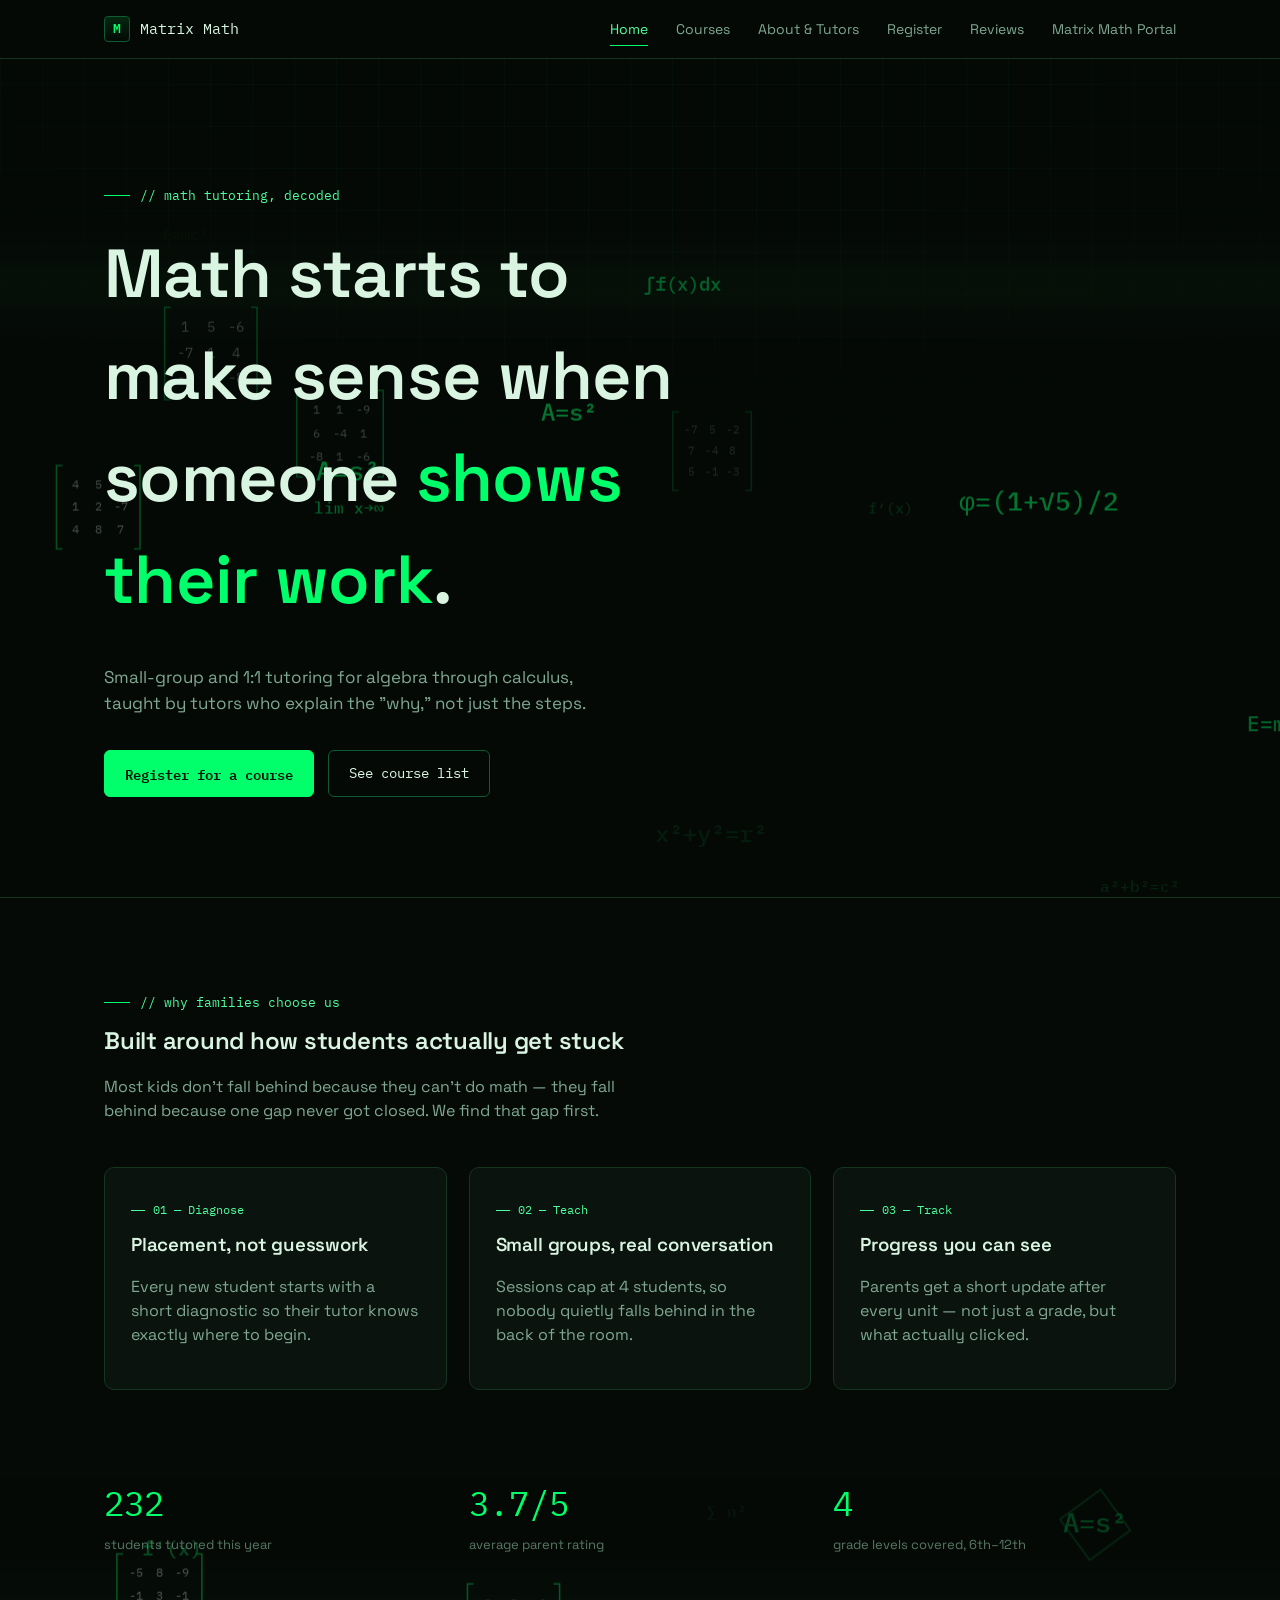
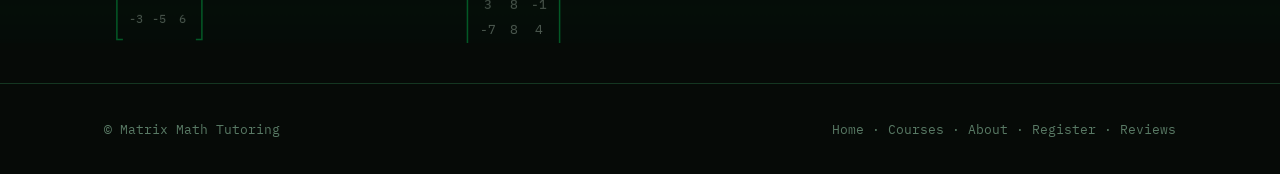
==== index.html @ e7068010 "Add files via upload" ====
<!DOCTYPE html>
<html lang="en">
<head>
<meta charset="UTF-8">
<meta name="viewport" content="width=device-width, initial-scale=1.0">
<title>Matrix Math — Home</title>
<!-- Favicon: replace favicon.svg in the project folder with your own
     image (any browser-supported favicon format works — .svg, .png, .ico)
     and keep this filename, or update the href below to point at it. -->
<link rel="icon" href="favicon.svg">
<link rel="stylesheet" href="style.css">
</head>
<body>

<header class="site-header">
  <nav class="nav">
    <a href="index.html" class="brand">
      <span class="brand-mark">M</span>
      Matrix Math
    </a>
    <button class="nav-toggle" aria-label="Toggle menu">☰</button>
    <ul class="nav-links">
      <li><a href="index.html" aria-current="page">Home</a></li>
      <li><a href="courses.html">Courses</a></li>
      <li><a href="about.html">About &amp; Tutors</a></li>
      <li><a href="register.html">Register</a></li>
      <li><a href="reviews.html">Reviews</a></li>
      <!-- external link to the separate student/coach portal — swap the href if the URL changes -->
      <li><a href="https://secretninja123.github.io/matrixmathportal" target="_blank" rel="noopener">Matrix Math Portal</a></li>
    </ul>
  </nav>
</header>

<section class="hero">
  <canvas id="math-rain"></canvas>
  <div class="hero-inner">
    <span class="eyebrow">// math tutoring, decoded</span>
    <h1>Math starts to make sense when someone <span class="accent">shows their work</span>.</h1>
    <p>Small-group and 1:1 tutoring for algebra through calculus, taught by tutors who explain the "why," not just the steps.</p>
    <div class="hero-actions">
      <a href="register.html" class="btn btn-primary">Register for a course</a>
      <a href="courses.html" class="btn btn-ghost">See course list</a>
    </div>
  </div>
</section>

<section class="section">
  <div class="wrap">
    <div class="section-head reveal">
      <span class="eyebrow">// why families choose us</span>
      <h2>Built around how students actually get stuck</h2>
      <p>Most kids don't fall behind because they can't do math — they fall behind because one gap never got closed. We find that gap first.</p>
    </div>

    <div class="grid grid-3 reveal-stagger">
      <div class="card">
        <span class="tag">01 — Diagnose</span>
        <h3>Placement, not guesswork</h3>
        <p>Every new student starts with a short diagnostic so their tutor knows exactly where to begin.</p>
      </div>
      <div class="card">
        <span class="tag">02 — Teach</span>
        <h3>Small groups, real conversation</h3>
        <p>Sessions cap at 4 students, so nobody quietly falls behind in the back of the room.</p>
      </div>
      <div class="card">
        <span class="tag">03 — Track</span>
        <h3>Progress you can see</h3>
        <p>Parents get a short update after every unit — not just a grade, but what actually clicked.</p>
      </div>
    </div>
  </div>
</section>

<section class="section visual-section" style="padding-top:0;">
  <canvas class="ambient-rain" aria-hidden="true"></canvas>
  <div class="wrap">
    <div class="grid grid-3 reveal-stagger">
      <div>
        <div class="stat" data-target="312" data-decimals="0">0</div>
        <div class="stat-label">students tutored this year</div>
      </div>
      <div>
        <div class="stat" data-target="4.9" data-decimals="1" data-suffix="/5">0</div>
        <div class="stat-label">average parent rating</div>
      </div>
      <div>
        <div class="stat" data-target="6" data-decimals="0">0</div>
        <div class="stat-label">grade levels covered, 6th–12th</div>
      </div>
    </div>
  </div>
</section>

<footer class="site-footer">
  <div class="wrap footer-inner">
    <span>© Matrix Math Tutoring</span>
    <span>Home · Courses · About · Register · Reviews</span>
  </div>
</footer>

<script src="script.js"></script>
</body>
</html>
---- style.css ----
/* =========================================================
   Matrix Math — shared styles
   Color scheme inspired by secretninja123.github.io/matrixmathportal
   ========================================================= */

@import url('https://fonts.googleapis.com/css2?family=Space+Grotesk:wght@400;500;600;700&family=IBM+Plex+Mono:wght@400;500;600&display=swap');

:root{
  /* --- color tokens --- */
  --bg:        #060a07;
  --bg-panel:  #0a130d;
  --bg-raised: #0e1a12;
  --green:     #00ff6a;
  --green-2:   #4dffa0;
  --green-dim: #0f5c33;
  --border:    #143621;
  --text:      #d9f5e2;
  --text-dim:  #7fa892;
  --text-mute: #587964;
  --danger:    #ff5d5d;

  /* --- type --- */
  --font-display: 'Space Grotesk', system-ui, sans-serif;
  --font-mono: 'IBM Plex Mono', 'SFMono-Regular', Consolas, monospace;

  --maxw: 1120px;
}

*{ box-sizing: border-box; }
html{ scroll-behavior: smooth; }

@media (prefers-reduced-motion: reduce){
  html{ scroll-behavior: auto; }
  *{ animation-duration: 0.01ms !important; animation-iteration-count: 1 !important; transition-duration: 0.01ms !important; }
}

body{
  margin: 0;
  background: var(--bg);
  color: var(--text);
  font-family: var(--font-display);
  line-height: 1.5;
  -webkit-font-smoothing: antialiased;
}

img{ max-width: 100%; display: block; }

a{ color: inherit; text-decoration: none; }

h1,h2,h3,h4{
  font-family: var(--font-display);
  font-weight: 600;
  margin: 0 0 0.5em;
  letter-spacing: -0.01em;
}

p{ color: var(--text-dim); max-width: 62ch; }

.wrap{
  max-width: var(--maxw);
  margin: 0 auto;
  padding: 0 24px;
}

/* subtle scanline / grid texture on every page */
body::before{
  content: "";
  position: fixed;
  inset: 0;
  pointer-events: none;
  z-index: 0;
  background-image:
    linear-gradient(rgba(0,255,106,0.035) 1px, transparent 1px),
    linear-gradient(90deg, rgba(0,255,106,0.035) 1px, transparent 1px);
  background-size: 42px 42px;
  mask-image: radial-gradient(ellipse 80% 60% at 50% 0%, #000 40%, transparent 90%);
}

/* =========================================================
   Nav
   ========================================================= */
.site-header{
  position: sticky;
  top: 0;
  z-index: 50;
  background: rgba(6,10,7,0.85);
  backdrop-filter: blur(10px);
  border-bottom: 1px solid var(--border);
}

.nav{
  display: flex;
  align-items: center;
  justify-content: space-between;
  padding: 16px 24px;
  max-width: var(--maxw);
  margin: 0 auto;
}

.brand{
  display: flex;
  align-items: center;
  gap: 10px;
  font-family: var(--font-mono);
  font-size: 15px;
  color: var(--text);
}

.brand-mark{
  width: 26px;
  height: 26px;
  border: 1px solid var(--green-dim);
  border-radius: 4px;
  display: grid;
  place-items: center;
  color: var(--green);
  font-size: 13px;
  font-weight: 600;
  background: linear-gradient(180deg, rgba(0,255,106,0.12), transparent);
}

.nav-links{
  display: flex;
  gap: 28px;
  list-style: none;
  margin: 0;
  padding: 0;
  font-size: 14px;
}

.nav-links a{
  color: var(--text-dim);
  transition: color 0.2s ease;
  position: relative;
  padding: 4px 0;
}
.nav-links a[aria-current="page"]{ color: var(--green-2); }
.nav-links a[aria-current="page"]::after{
  content: "";
  position: absolute;
  left: 0; right: 0; bottom: -4px;
  height: 1px;
  background: var(--green);
}

.nav-toggle{
  display: none;
  align-items: center;
  justify-content: center;
  background: none;
  border: 1px solid var(--border);
  border-radius: 6px;
  color: var(--text);
  width: 44px;
  height: 44px;
  font-size: 18px;
  cursor: pointer;
}

@media (max-width: 760px){
  .nav-toggle{ display: flex; }
  .nav-links{
    position: absolute;
    top: 64px; left: 0; right: 0;
    background: var(--bg-panel);
    border-bottom: 1px solid var(--border);
    flex-direction: column;
    gap: 0;
    padding: 8px 24px 18px;
    display: none;
  }
  .nav-links.open{ display: flex; }
  .nav-links a{ padding: 14px 0; border-bottom: 1px solid var(--border); display: block; }
}

/* =========================================================
   Buttons
   ========================================================= */
.btn{
  display: inline-flex;
  align-items: center;
  gap: 8px;
  font-family: var(--font-mono);
  font-size: 14px;
  padding: 12px 20px;
  border-radius: 6px;
  border: 1px solid var(--green-dim);
  cursor: pointer;
  transition: transform 0.15s ease, border-color 0.15s ease, background 0.15s ease, box-shadow 0.2s ease;
}
.btn:active{ transform: translateY(0) scale(0.97); }
.btn .arrow{ display: inline-block; transition: transform 0.2s ease; }

.btn-primary{
  background: var(--green);
  color: #04150a;
  border-color: var(--green);
  font-weight: 600;
}

.btn-ghost{
  background: transparent;
  color: var(--text);
}

/* =========================================================
   Hero (home page)
   ========================================================= */
.hero{
  position: relative;
  overflow: hidden;
  border-bottom: 1px solid var(--border);
}

#math-rain{
  position: absolute;
  inset: 0;
  width: 100%;
  height: 100%;
  opacity: 0.55;
}

/* smaller math-scene canvases scattered in section backgrounds
   around the rest of the site — same animation, lighter touch */
.visual-section{
  position: relative;
  overflow: hidden;
}
.ambient-rain{
  position: absolute;
  inset: 0;
  width: 100%;
  height: 100%;
  opacity: 0.4;
  pointer-events: none;
}
.visual-section > .wrap{
  position: relative;
  z-index: 2;
}

.hero-inner{
  position: relative;
  z-index: 2;
  max-width: var(--maxw);
  margin: 0 auto;
  padding: 120px 24px 100px;
}

.eyebrow{
  font-family: var(--font-mono);
  color: var(--green-2);
  font-size: 13px;
  margin-bottom: 18px;
  display: inline-flex;
  align-items: center;
  gap: 10px;
}

/* short underline that draws in next to the eyebrow text on scroll */
.eyebrow::before{
  content: "";
  display: inline-block;
  width: 0;
  height: 1px;
  background: var(--green);
  transition: width 0.6s cubic-bezier(0.16,0.84,0.44,1);
}
.eyebrow.eyebrow-in::before{ width: 26px; }

.hero h1{
  font-size: clamp(38px, 6vw, 68px);
  max-width: 14ch;
  color: var(--text);
}

.hero h1 .accent{ color: var(--green); }

.hero p{
  font-size: 17px;
  margin-top: 18px;
  max-width: 48ch;
}

.hero-actions{
  display: flex;
  gap: 14px;
  margin-top: 34px;
  flex-wrap: wrap;
}

/* one orchestrated entrance for the hero content on page load */
.hero-inner > *{
  opacity: 0;
  animation: heroRise 0.8s cubic-bezier(0.16,0.84,0.44,1) forwards;
}
.hero-inner > *:nth-child(1){ animation-delay: 0.05s; }
.hero-inner > *:nth-child(2){ animation-delay: 0.16s; }
.hero-inner > *:nth-child(3){ animation-delay: 0.30s; }
.hero-inner > *:nth-child(4){ animation-delay: 0.44s; }

@keyframes heroRise{
  from{ opacity: 0; transform: translateY(22px); }
  to{ opacity: 1; transform: translateY(0); }
}

/* thin bar across the top of the viewport tracking scroll position */
.scroll-progress{
  position: fixed;
  top: 0; left: 0; right: 0;
  height: 3px;
  background: var(--green);
  transform: scaleX(0);
  transform-origin: left;
  z-index: 100;
  box-shadow: 0 0 8px rgba(0,255,106,0.55);
}

/* =========================================================
   Scroll reveal
   ========================================================= */
.reveal{
  opacity: 0;
  transform: translateY(24px);
  transition: opacity 0.7s ease, transform 0.7s ease;
}
.reveal.is-visible{
  opacity: 1;
  transform: translateY(0);
}
.reveal-stagger > *{
  opacity: 0;
  transform: translateY(18px);
  transition: opacity 0.6s ease, transform 0.6s ease;
}
.reveal-stagger.is-visible > *{
  opacity: 1;
  transform: translateY(0);
}
.reveal-stagger.is-visible > *:nth-child(1){ transition-delay: 0.02s; }
.reveal-stagger.is-visible > *:nth-child(2){ transition-delay: 0.10s; }
.reveal-stagger.is-visible > *:nth-child(3){ transition-delay: 0.18s; }
.reveal-stagger.is-visible > *:nth-child(4){ transition-delay: 0.26s; }

/* =========================================================
   Sections / cards
   ========================================================= */
section{ position: relative; z-index: 1; }

.section{ padding: 88px 0; }
.section-head{ max-width: 56ch; margin-bottom: 44px; }
.section-head .eyebrow{ margin-bottom: 10px; }

.grid{
  display: grid;
  gap: 22px;
}
.grid-3{ grid-template-columns: repeat(3, 1fr); }
.grid-2{ grid-template-columns: repeat(2, 1fr); }
@media (max-width: 860px){
  .grid-3, .grid-2{ grid-template-columns: 1fr; }
}

.card{
  background: var(--bg-panel);
  border: 1px solid var(--border);
  border-radius: 10px;
  padding: 26px;
  transition: border-color 0.2s ease, transform 0.25s ease, box-shadow 0.25s ease;
}

.card .tag{
  font-family: var(--font-mono);
  font-size: 12px;
  color: var(--green-2);
  display: inline-flex;
  align-items: center;
  gap: 8px;
  margin-bottom: 12px;
}
.card .tag::before{
  content: "";
  display: inline-block;
  width: 0;
  height: 1px;
  background: var(--green-2);
  transition: width 0.5s ease;
}
.reveal-stagger.is-visible .tag::before{ width: 14px; }

.stat{
  font-family: var(--font-mono);
  font-size: 34px;
  color: var(--green);
}
.stat-label{ color: var(--text-mute); font-size: 13px; margin-top: 6px; }

/* smaller inline count-up used next to a heading on non-Home pages */
.mini-stat{
  display: flex;
  align-items: baseline;
  gap: 10px;
  margin-top: 20px;
}
.mini-stat .stat{ font-size: 26px; }
.mini-stat .stat-label{ margin-top: 0; }

/* =========================================================
   Forms (registration)
   ========================================================= */
.form-card{
  background: var(--bg-panel);
  border: 1px solid var(--border);
  border-radius: 12px;
  padding: 36px;
  max-width: 620px;
}

.field{ margin-bottom: 20px; }
.field label{
  display: block;
  font-family: var(--font-mono);
  font-size: 13px;
  color: var(--text-dim);
  margin-bottom: 8px;
}
.field input, .field select, .field textarea{
  width: 100%;
  background: var(--bg-raised);
  border: 1px solid var(--border);
  border-radius: 6px;
  padding: 12px 14px;
  color: var(--text);
  font-family: var(--font-display);
  font-size: 15px;
}
.field input:focus, .field select:focus, .field textarea:focus{
  outline: none;
  border-color: var(--green);
}
.field-row{ display: grid; grid-template-columns: 1fr 1fr; gap: 16px; }
@media (max-width: 560px){ .field-row{ grid-template-columns: 1fr; } }

.form-status{
  font-family: var(--font-mono);
  font-size: 13.5px;
  margin-top: 16px;
  min-height: 18px;
}
.form-status.ok{ color: var(--green-2); }
.form-status.err{ color: var(--danger); }

/* =========================================================
   Table / tutor / review layouts
   ========================================================= */
.tutor-card{
  display: flex;
  gap: 18px;
  background: var(--bg-panel);
  border: 1px solid var(--border);
  border-radius: 10px;
  padding: 22px;
  transition: border-color 0.2s ease, transform 0.2s ease;
}
.tutor-avatar{
  width: 64px;
  height: 64px;
  border-radius: 50%;
  background: var(--bg-raised);
  border: 1px solid var(--green-dim);
  display: grid;
  place-items: center;
  font-family: var(--font-mono);
  color: var(--green);
  flex-shrink: 0;
  transition: transform 0.25s ease, box-shadow 0.25s ease;
}

.link-card{
  display: flex;
  align-items: center;
  justify-content: space-between;
  gap: 20px;
  background: var(--bg-panel);
  border: 1px solid var(--border);
  border-radius: 12px;
  padding: 30px;
  flex-wrap: wrap;
  transition: border-color 0.2s ease;
}

/* =========================================================
   Footer
   ========================================================= */
.site-footer{
  border-top: 1px solid var(--border);
  padding: 36px 0;
  margin-top: 40px;
}
.footer-inner{
  display: flex;
  justify-content: space-between;
  flex-wrap: wrap;
  gap: 12px;
  font-family: var(--font-mono);
  font-size: 12.5px;
  color: var(--text-mute);
}

/* =========================================================
   Hover effects — only for devices that actually have a mouse.
   Keeping these behind (hover: hover) stops touch devices from
   getting stuck showing a "hovered" card/button after a tap.
   ========================================================= */
@media (hover: hover) and (pointer: fine){
  .nav-links a:hover{ color: var(--green-2); }
  .btn:hover .arrow{ transform: translateX(4px); }
  .btn-primary:hover{ transform: translateY(-1px); background: var(--green-2); box-shadow: 0 8px 24px -8px rgba(0,255,106,0.5); }
  .btn-ghost:hover{ border-color: var(--green); color: var(--green-2); }
  .card:hover{
    border-color: var(--green-dim);
    transform: translateY(-4px);
    box-shadow: 0 16px 32px -16px rgba(0,255,106,0.28);
  }
  .tutor-card:hover{ border-color: var(--green-dim); transform: translateY(-3px); }
  .tutor-card:hover .tutor-avatar{
    transform: scale(1.08);
    box-shadow: 0 0 0 5px rgba(0,255,106,0.08);
  }
  .link-card:hover{ border-color: var(--green-dim); }
}

/* =========================================================
   Responsive tuning
   Layout already flexes via the grid/flex rules above (nav
   collapses under 760px, card grids collapse under 860px,
   form rows collapse under 560px). This trims spacing and
   sizing further for small screens, and gives larger screens
   a bit more breathing room.
   ========================================================= */
@media (max-width: 600px){
  .hero-inner{ padding: 88px 20px 64px; }
  .section{ padding: 60px 0; }
  .card{ padding: 22px; }
  .form-card{ padding: 24px; }
  .tutor-card{ flex-direction: column; text-align: center; align-items: center; }
  .link-card{ flex-direction: column; align-items: stretch; text-align: center; }
  .link-card .btn{ justify-content: center; }
  .footer-inner{ flex-direction: column; text-align: center; }
}

@media (min-width: 1400px){
  :root{ --maxw: 1240px; }
}

/* comfortable tap feedback on touch devices, no lingering highlight box */
a, button{ -webkit-tap-highlight-color: transparent; }
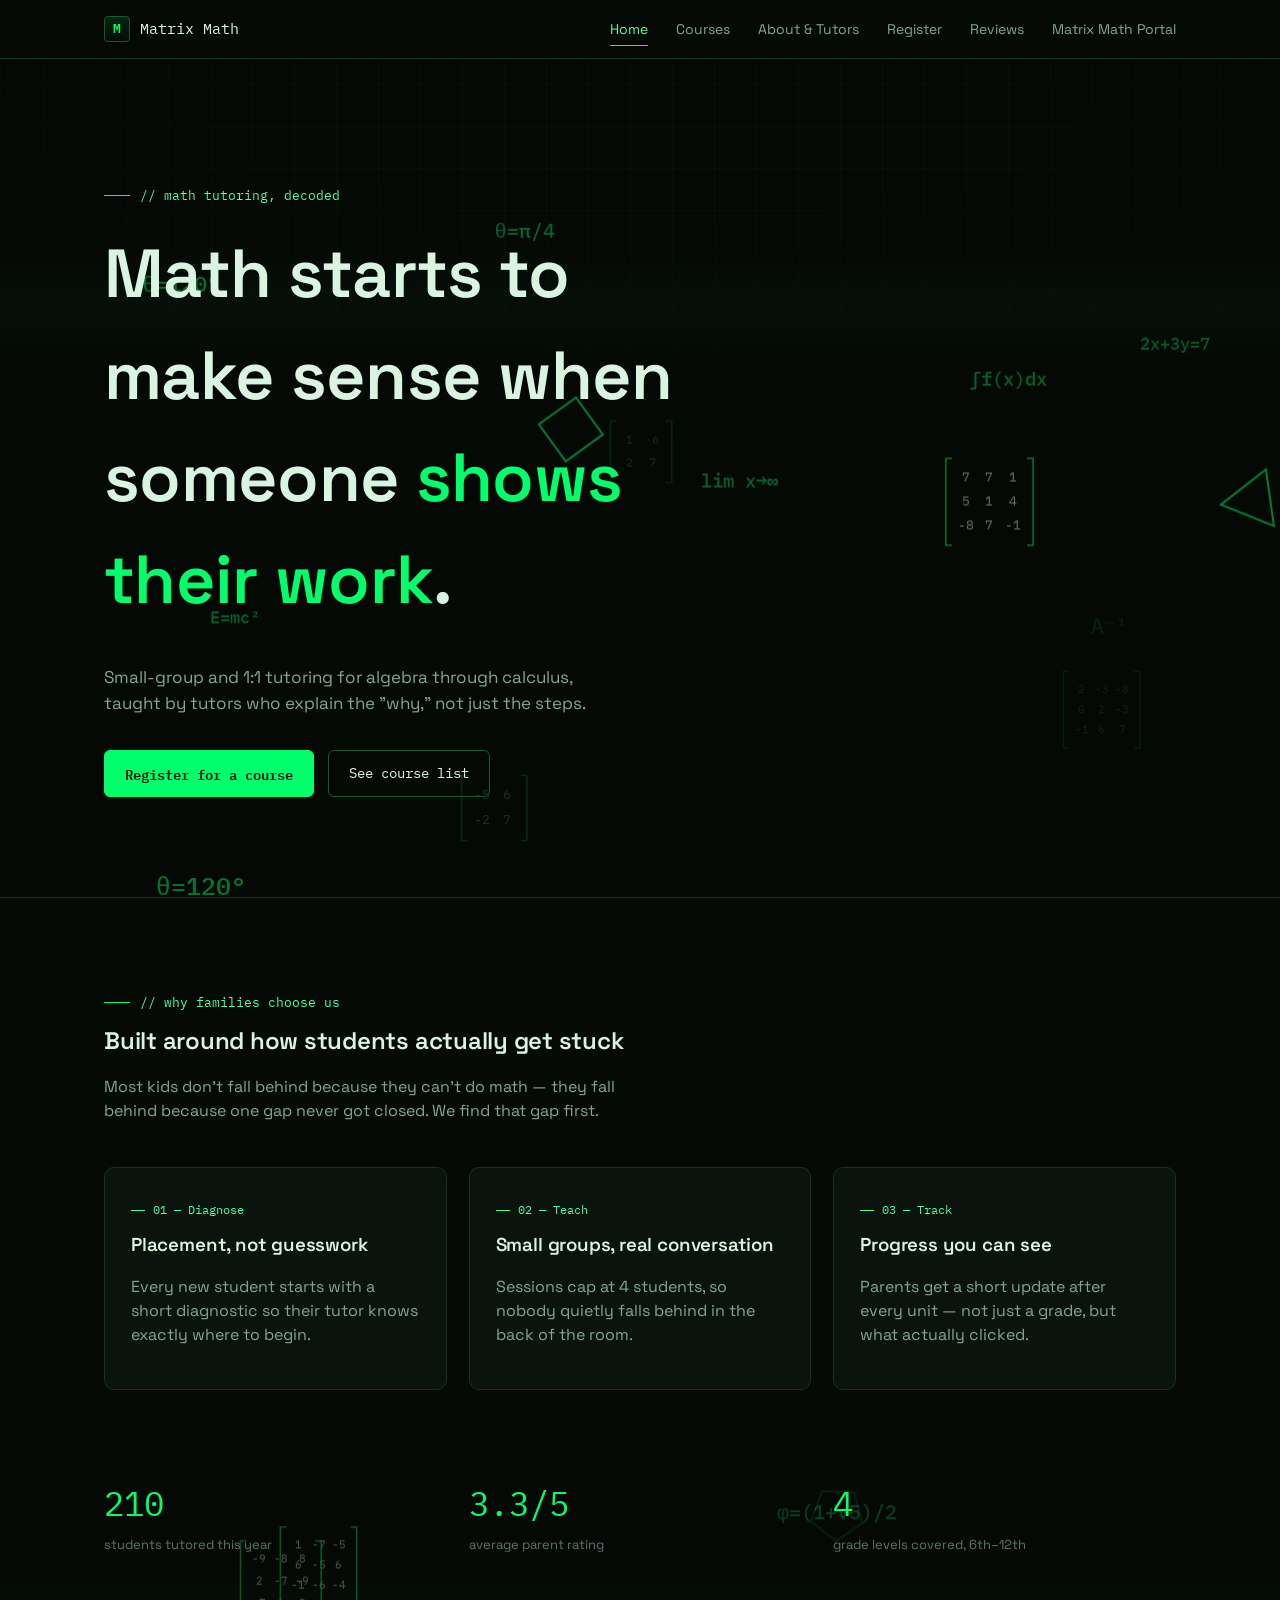
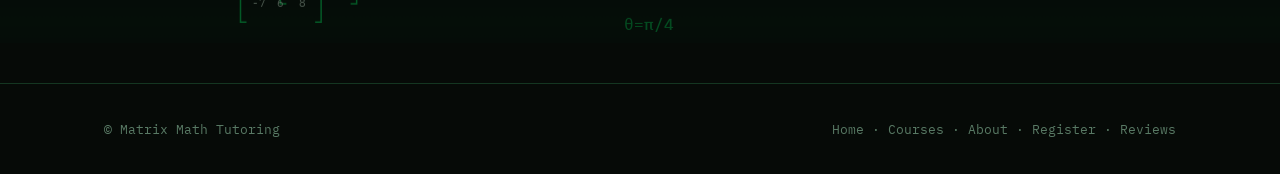
==== commit c9970669: "Update Matrix Math Portal link in index.html" ====
--- a/index.html
+++ b/index.html
@@ -26,7 +26,7 @@
       <li><a href="register.html">Register</a></li>
       <li><a href="reviews.html">Reviews</a></li>
       <!-- external link to the separate student/coach portal — swap the href if the URL changes -->
-      <li><a href="https://secretninja123.github.io/matrixmathportal" target="_blank" rel="noopener">Matrix Math Portal</a></li>
+      <li><a href="https://matrixmathclub.github.io/matrixmathportal" target="_blank" rel="noopener">Matrix Math Portal</a></li>
     </ul>
   </nav>
 </header>
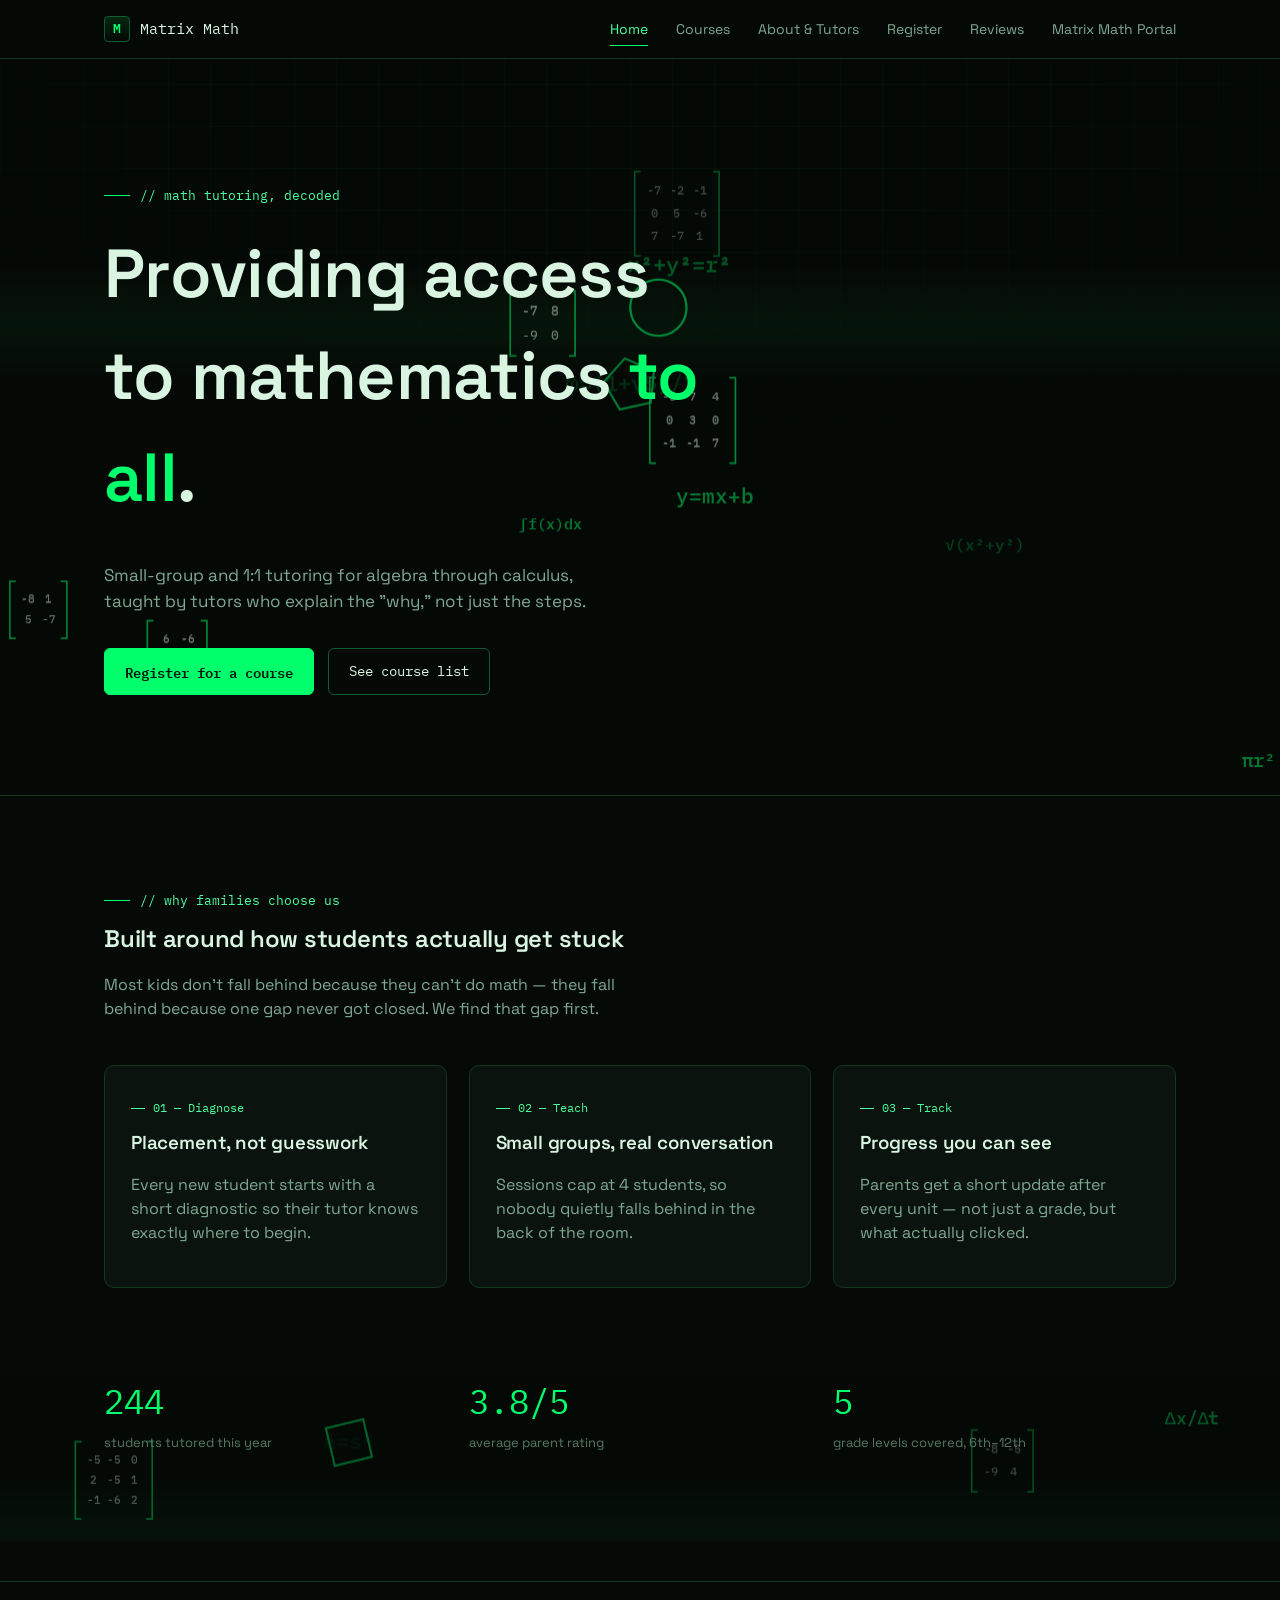
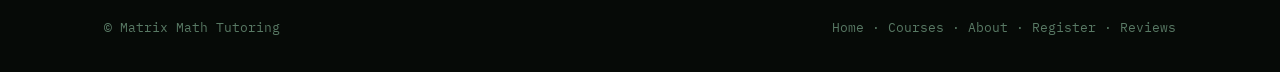
==== commit f2d82a0a: "Update hero section heading in index.html" ====
--- a/index.html
+++ b/index.html
@@ -35,7 +35,7 @@
   <canvas id="math-rain"></canvas>
   <div class="hero-inner">
     <span class="eyebrow">// math tutoring, decoded</span>
-    <h1>Math starts to make sense when someone <span class="accent">shows their work</span>.</h1>
+    <h1>Providing access to mathematics <span class="accent">to all</span>.</h1>
     <p>Small-group and 1:1 tutoring for algebra through calculus, taught by tutors who explain the "why," not just the steps.</p>
     <div class="hero-actions">
       <a href="register.html" class="btn btn-primary">Register for a course</a>
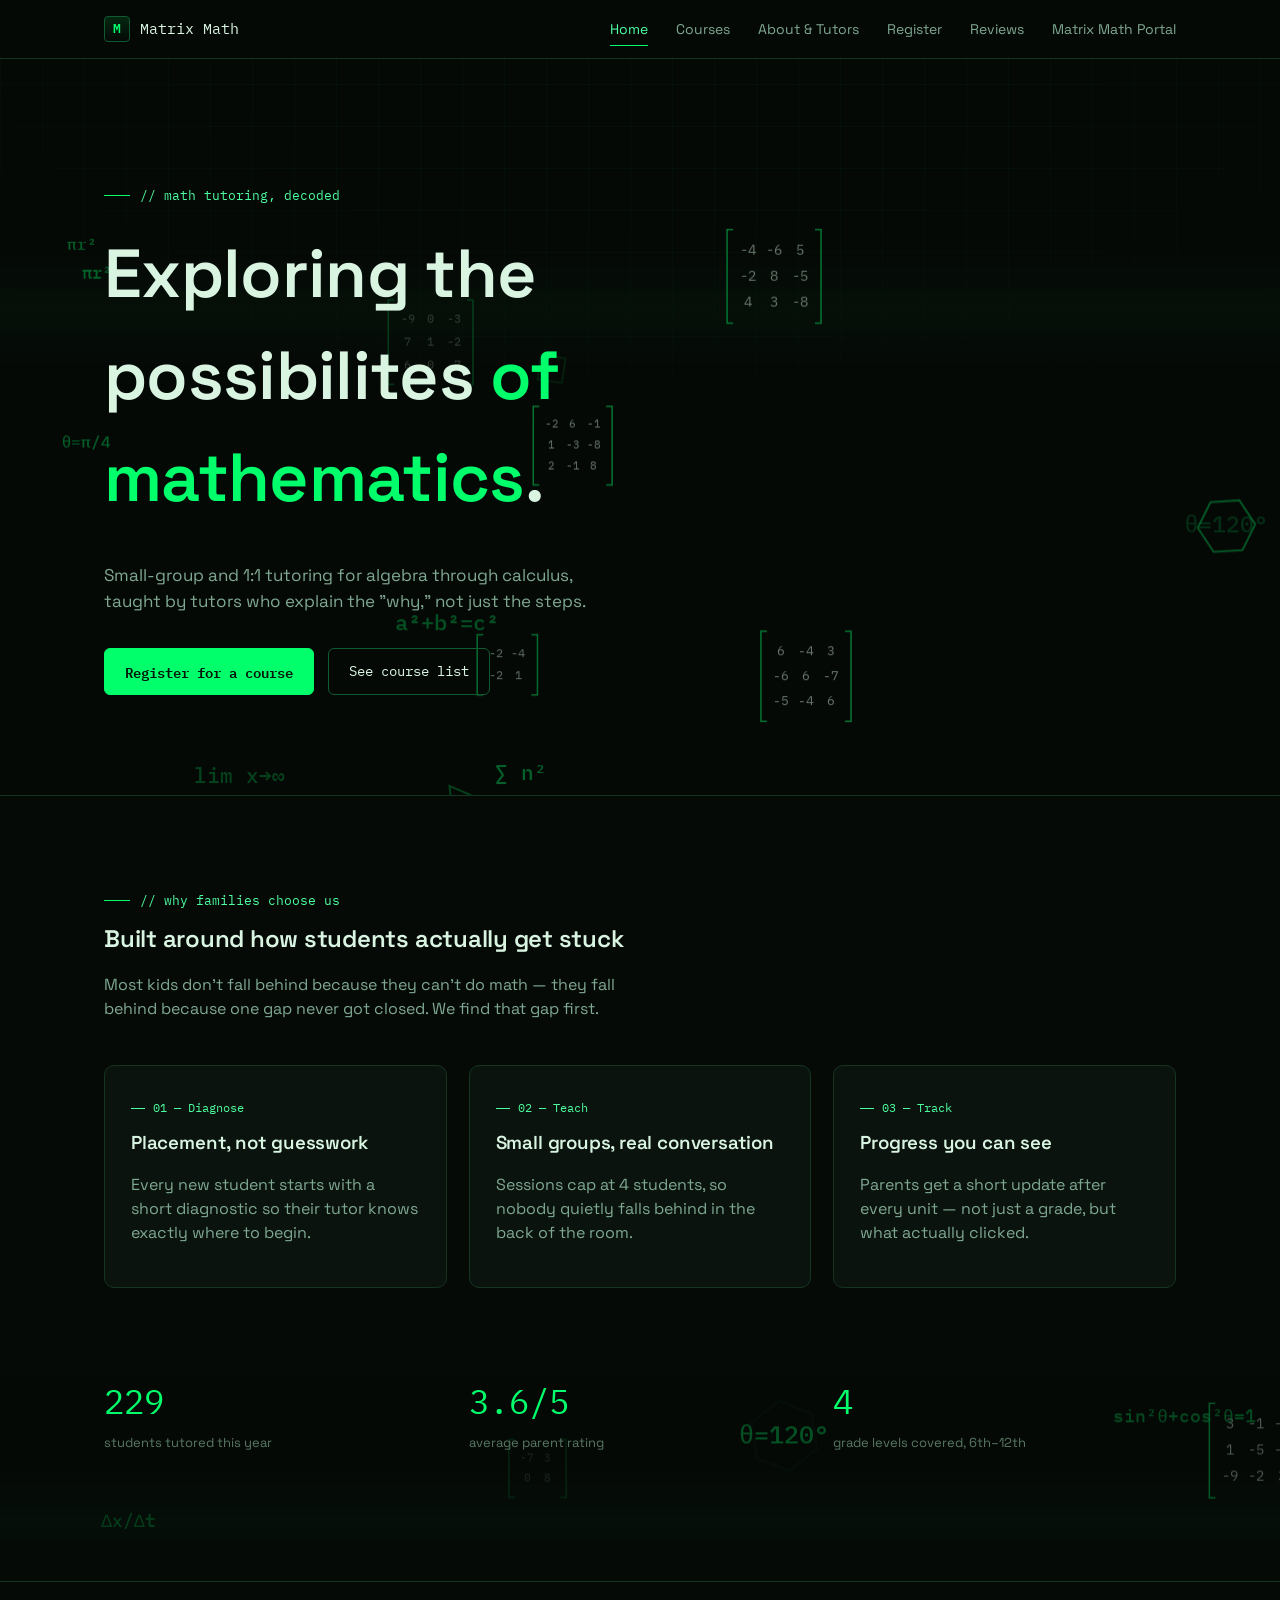
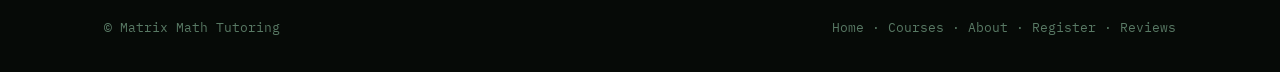
==== commit 3568b4eb: "Update hero section heading in index.html" ====
--- a/index.html
+++ b/index.html
@@ -35,7 +35,7 @@
   <canvas id="math-rain"></canvas>
   <div class="hero-inner">
     <span class="eyebrow">// math tutoring, decoded</span>
-    <h1>Providing access to mathematics <span class="accent">to all</span>.</h1>
+    <h1>Exploring the possibilites <span class="accent">of mathematics</span>.</h1>
     <p>Small-group and 1:1 tutoring for algebra through calculus, taught by tutors who explain the "why," not just the steps.</p>
     <div class="hero-actions">
       <a href="register.html" class="btn btn-primary">Register for a course</a>
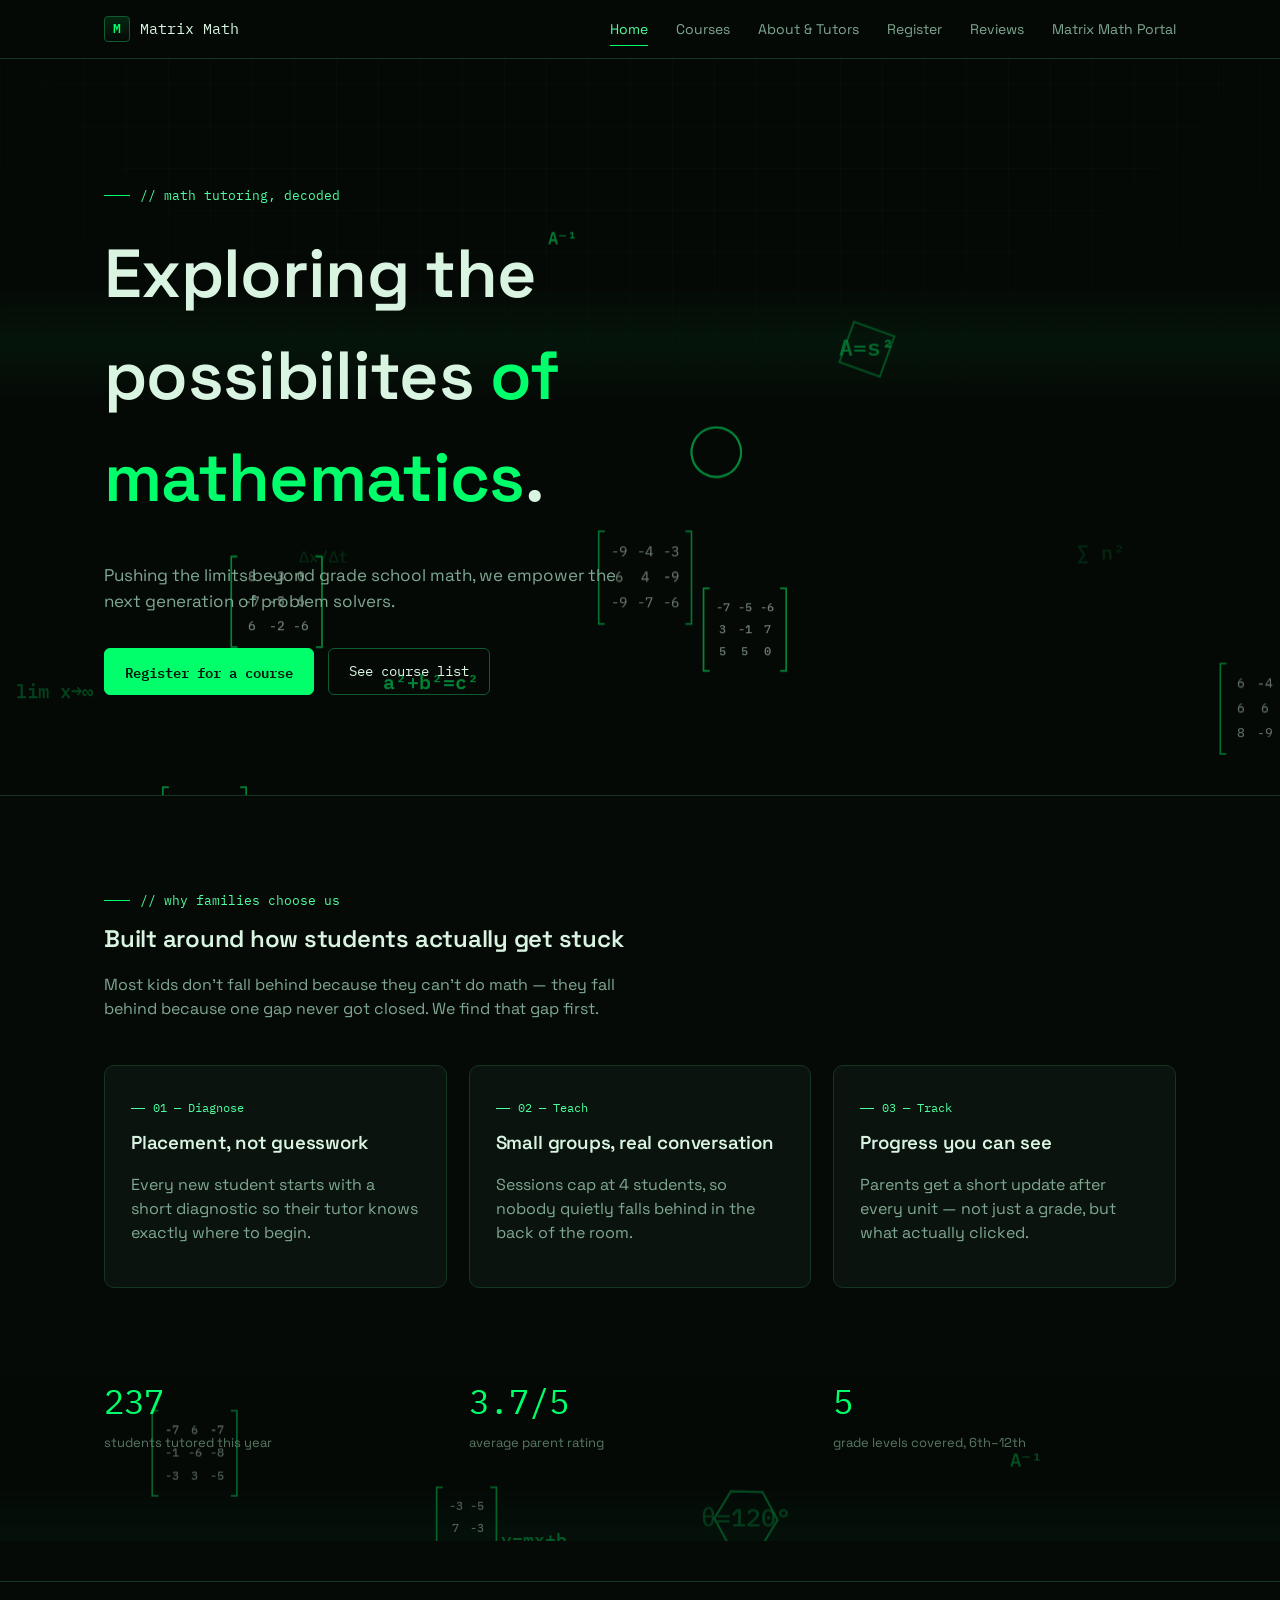
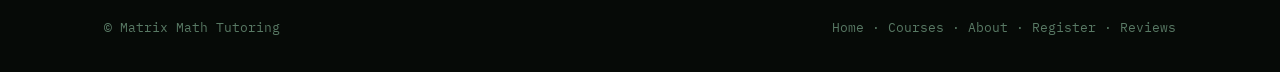
==== commit d0a1594c: "Update tutoring description in index.html" ====
--- a/index.html
+++ b/index.html
@@ -36,7 +36,7 @@
   <div class="hero-inner">
     <span class="eyebrow">// math tutoring, decoded</span>
     <h1>Exploring the possibilites <span class="accent">of mathematics</span>.</h1>
-    <p>Small-group and 1:1 tutoring for algebra through calculus, taught by tutors who explain the "why," not just the steps.</p>
+    <p>Pushing the limits beyond grade school math, we empower the next generation of problem solvers.</p>
     <div class="hero-actions">
       <a href="register.html" class="btn btn-primary">Register for a course</a>
       <a href="courses.html" class="btn btn-ghost">See course list</a>
